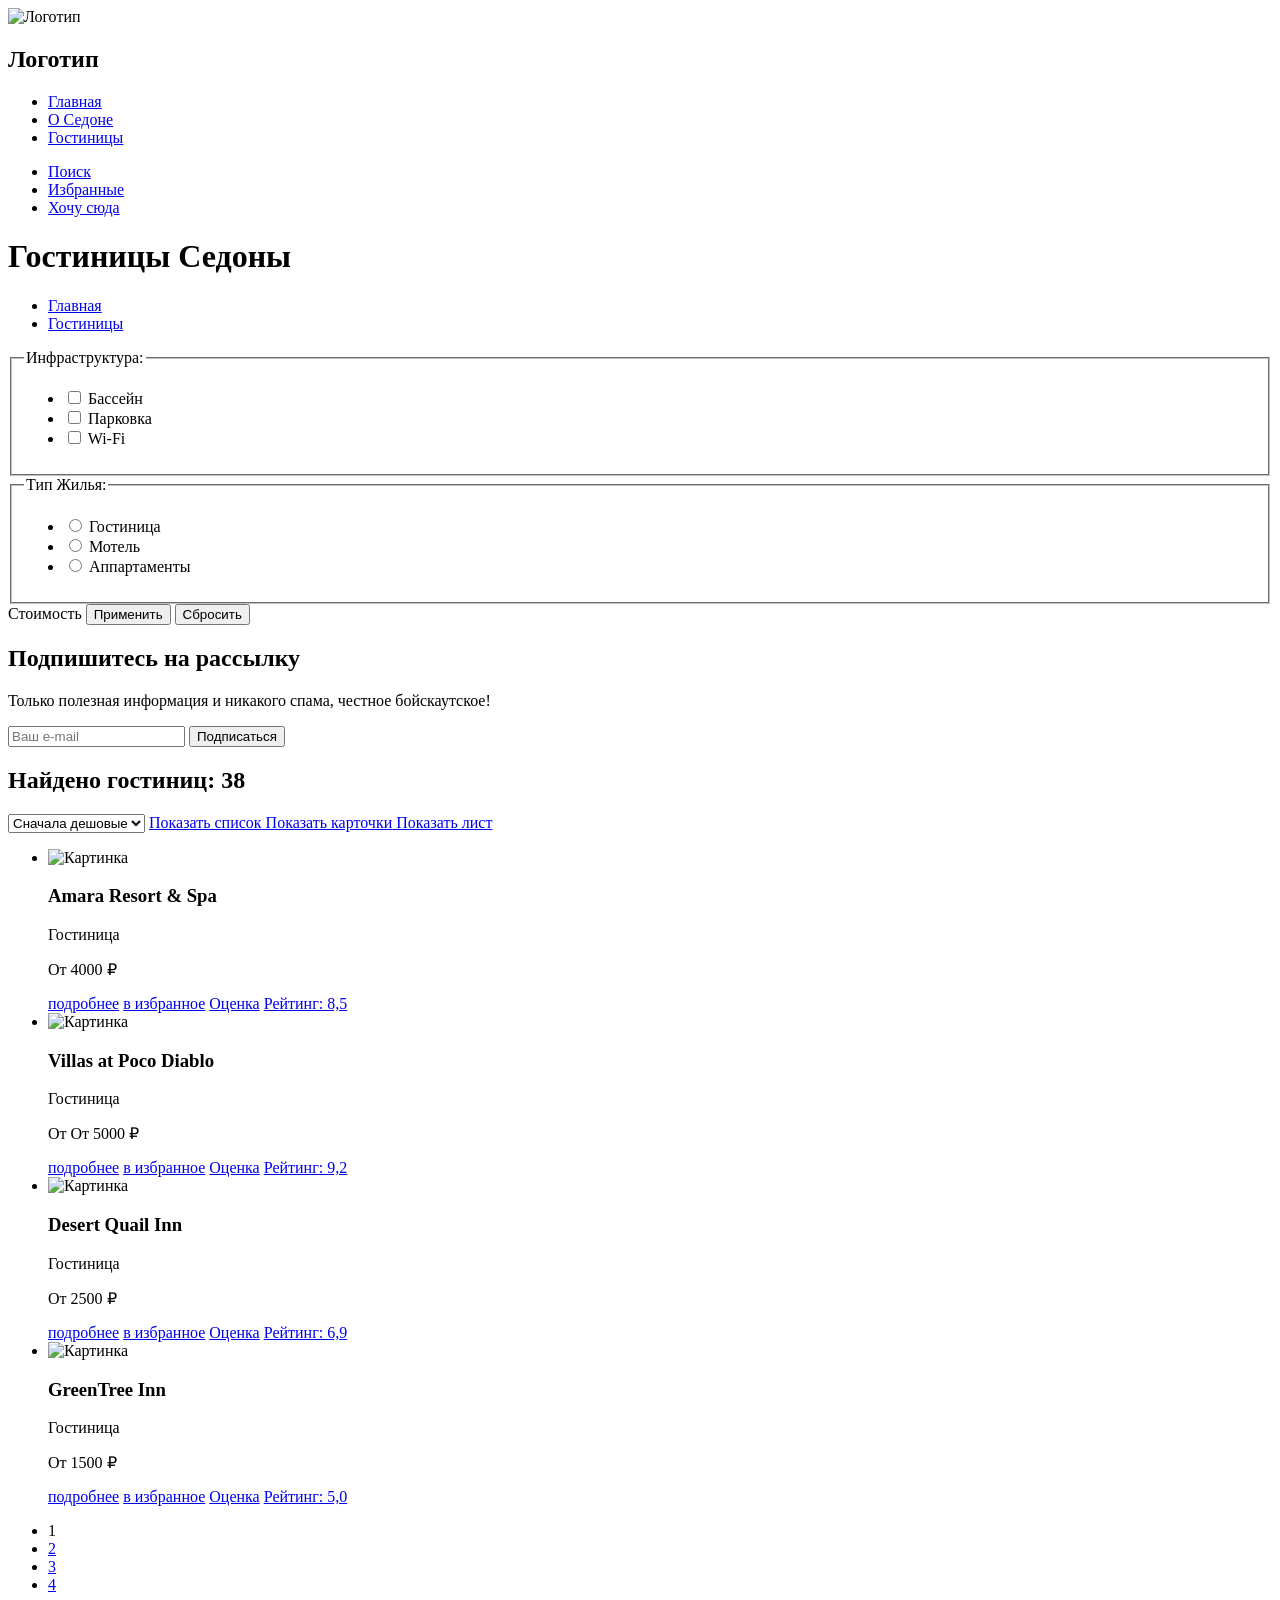
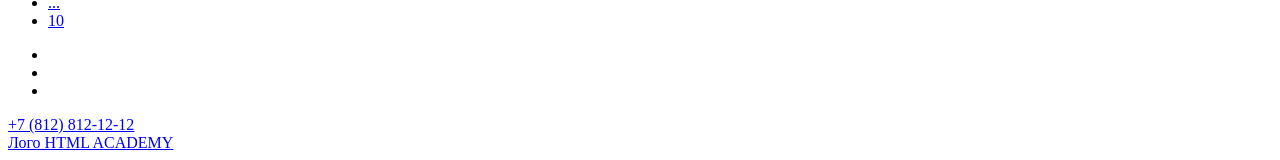
==== catalog.html @ 2556ac62 "Add files via upload первый коммит" ====
<!DOCTYPE html>
<html lang="en">
<head>
  <meta charset="UTF-8">
  <meta name="viewport" content="width=device-width, initial-scale=1.0">
  <title>Document</title>
</head>
<body>
    <header class="main-header">
      <section class="Logo">
        <a>
          <img src="#" alt="Логотип">
          <h2 class="visually-hidden">Логотип</h2>
        </a>
      </section>

      <nav class="navigation">
        <ul class="navigation-list">
          <li class="navigation-item">
            <a class="navigation-link" href="#">
              Главная
            </a>
          </li>
          <li class="navigation-item">
            <a class="navigation-link" href="#">
              О Седоне
            </a>
          </li>
          <li class="navigation-item">
            <a class="navigation-link" href="#">Гостиницы</a>
          </li>
        </ul>
      </nav>

      <section class="User-action">
        <ul class="User-list">
          <li class="user-item">
            <a class="user-link" href="#">
              <span class="visually-hidden">Поиск</span>
            </a>
          </li>
          <li class="user-item">
            <a class="user-link" href="#">
              <span class="visually-hidden">Избранные</span>
            </a>
          </li>
          <li class="user-item">
            <a class="user-link button" href="#">
              Хочу сюда
            </a>
          </li>
        </ul>
      </section>
    </header>

    <main class="main-catalog">
      <h1 class="main-catalog-title">Гостиницы Седоны</h1>
      <ul class="breadcrumbs">
        <li class="breadcrumbs-item">
          <a class="breadcrumbs-link" href="#">Главная</a>
        </li>
        <li class="breadcrumbs-item">
          <a class="breadcrumbs-link" href="#">Гостиницы</a>
        </li>
      </ul>
      <form class="catalog-filter" action="https://echo.htmlacademy.ru/" method="post">
        <fieldset class="catalog-filter-group">
          <legend class="catalog-filter-title">Инфраструктура:</legend>
          <ul class="catalog-filter-list">
            <li class="catalog-filter-item">
              <label class="control">
                <input class="control-input" type="checkbox" name="pool" id="pool">
                Бассейн
              </label>
            </li>
            <li class="catalog-filter-item">
              <label class="control">
                <input class="control-input" type="checkbox" name="parking" id="parking">
                Парковка
              </label>
            </li>
            <li class="catalog-filter-item">
              <label class="control">
                <input class="control-input" type="checkbox" name="Wifi" id="wifi">
                Wi-Fi
              </label>
            </li>
          </ul>
        </fieldset>

        <fieldset class="catalog-filter-group">
          <legend class="catalog-filter-title">Тип Жилья:</legend>
          <ul class="catalog-filter-list">
            <li class="catalog-filter-item">
              <label class="control">
                <input class="control-input" type="radio" name="product-group" id="hotel" value="hotel">
                Гостиница
              </label>
            </li>
            <li class="catalog-filter-item">
              <label class="control">
                <input class="control-input" type="radio" name="product-group" id="motel" value="motel">
                Мотель
              </label>
            </li>
            <li class="catalog-filter-item">
              <label class="control">
                <input class="control-input" type="radio" name="product-group" id="apartments" value="apartments">
                Аппартаменты
              </label>
            </li>
          </ul>
        </fieldset>
        <label>Стоимость</label>
        <input class="catalog-btn button" type="button" value="Применить">
        <input class="catalog-reset button" type="reset" value="Сбросить">
      </form>

      <section class="subscribe">
        <h2 class="subscribe-title">Подпишитесь на рассылку</h2>
        <p class="subscribe-text">
          Только полезная информация и никакого спама, честное бойскаутское!
        </p>
        <form action="https://echo.htmlacademy.ru/" method="post">
          <input class="subscribe-email" type="email" placeholder="Ваш e-mail" pattern=".+@example\.com">
          <input class="subscribe-button button" type="button" value="Подписаться">
        </form>
      </section>

      <section class="catalog">
        <h2 class="catalog-title">Найдено гостиниц: 38</h2>
        <select class="select-control" aria-label="Сортировка">
          <option value="cheap">Сначала дешовые</option>
          <option value="dear">Сначала дорогие</option>
          <option value="popular">Популярные</option>
        </select>
        <a  class="catalog-btn" href="#">
          <span class="visually-hidden">Показать список</span>
        </a>
        <a  class="catalog-btn" href="#">
          <span class="visually-hidden">Показать карточки</span>
        </a>
        <a  class="catalog-btn" href="#">
          <span class="visually-hidden">Показать лист</span>
        </a>
      </section>

      <ul class="product-list">
        <li class="product-card">
          <img class="product-card-image" src="#" alt="Картинка">
          <h3 class="product-card-title">Amara Resort & Spa</h3>
          <p class="product-card-text">Гостиница</p>
          <p class="product-price">От 4000 ₽</p>
          <a class="product-btn-grey button" href="#">подробнее</a>
          <a class="product-btn-blue button" href="#">в избранное</a>
          <a class="product-grade" href="№">Оценка</a>
          <a class="product-btn-wht button" href="#">Рейтинг: 8,5</a>
        </li>

        <li class="product-card">
          <img class="product-card-image" src="#" alt="Картинка">
          <h3 class="product-card-title">Villas at Poco Diablo</h3>
          <p class="product-card-text">Гостиница</p>
          <p class="product-price">От От 5000 ₽</p>
          <a class="product-btn-grey button" href="#">подробнее</a>
          <a class="product-btn-blue button product-checked" href="#">в избранное</a>
          <a class="product-grade" href="№">Оценка</a>
          <a class="product-btn-wht button" href="#">Рейтинг: 9,2</a>
        </li>

        <li class="product-card">
          <img class="product-card-image" src="#" alt="Картинка">
          <h3 class="product-card-title">Desert Quail Inn</h3>
          <p class="product-card-text">Гостиница</p>
          <p class="product-price">От 2500 ₽</p>
          <a class="product-btn-grey button" href="#">подробнее</a>
          <a class="product-btn-blue button" href="#">в избранное</a>
          <a class="product-grade" href="№">Оценка</a>
          <a class="product-btn-wht button" href="#">Рейтинг: 6,9</a>
        </li>

        <li class="product-card">
          <img class="product-card-image" src="#" alt="Картинка">
          <h3 class="product-card-title">GreenTree Inn</h3>
          <p class="product-card-text">Гостиница</p>
          <p class="product-price">От 1500 ₽</p>
          <a class="product-btn-grey button" href="#">подробнее</a>
          <a class="product-btn-blue button" href="#">в избранное</a>
          <a class="product-grade" href="№">Оценка</a>
          <a class="product-btn-wht button" href="#">Рейтинг: 5,0</a>
        </li>
      </ul>
      <ul class="pagination">
        <li class="pagination-item">
          <a class="pagination-link pagination-current">1</a>
        </li>
        <li class="pagination-item">
          <a class="pagination-link" href="#">2</a>
        </li>
        <li class="pagination-item">
          <a class="pagination-link" href="#">3</a>
        </li>
        <li class="pagination-item">
          <a class="pagination-link" href="#">4</a>
        </li>
        <li class="pagination-item">
          <a class="pagination-link" href="#">...</a>
        </li>
        <li class="pagination-item">
          <a class="pagination-link" href="#">10</a>
        </li>
        </ul>
    </main>

    <footer class="footer-page">
      <section class="footer-social">
        <ul class="footer-social_list">
          <li class="footer-item">
            <a class="footer-link" href="#"></a>
          </li>
          <li class="footer-item">
            <a class="footer-link" href="#"></a>
          </li>
          <li class="footer-item">
            <a class="footer-link" href="#"></a>
          </li>
        </ul>
      </section>
      <section class="footer-tel">
        <a class="footer-link-tel" href="tel:+78128121212">+7 (812) 812-12-12</a>
      </section>
      <section class="partners">
        <a class="partners-logo" href="#">Лого HTML ACADEMY</a>
      </section>
    </footer>
</body>
</html>
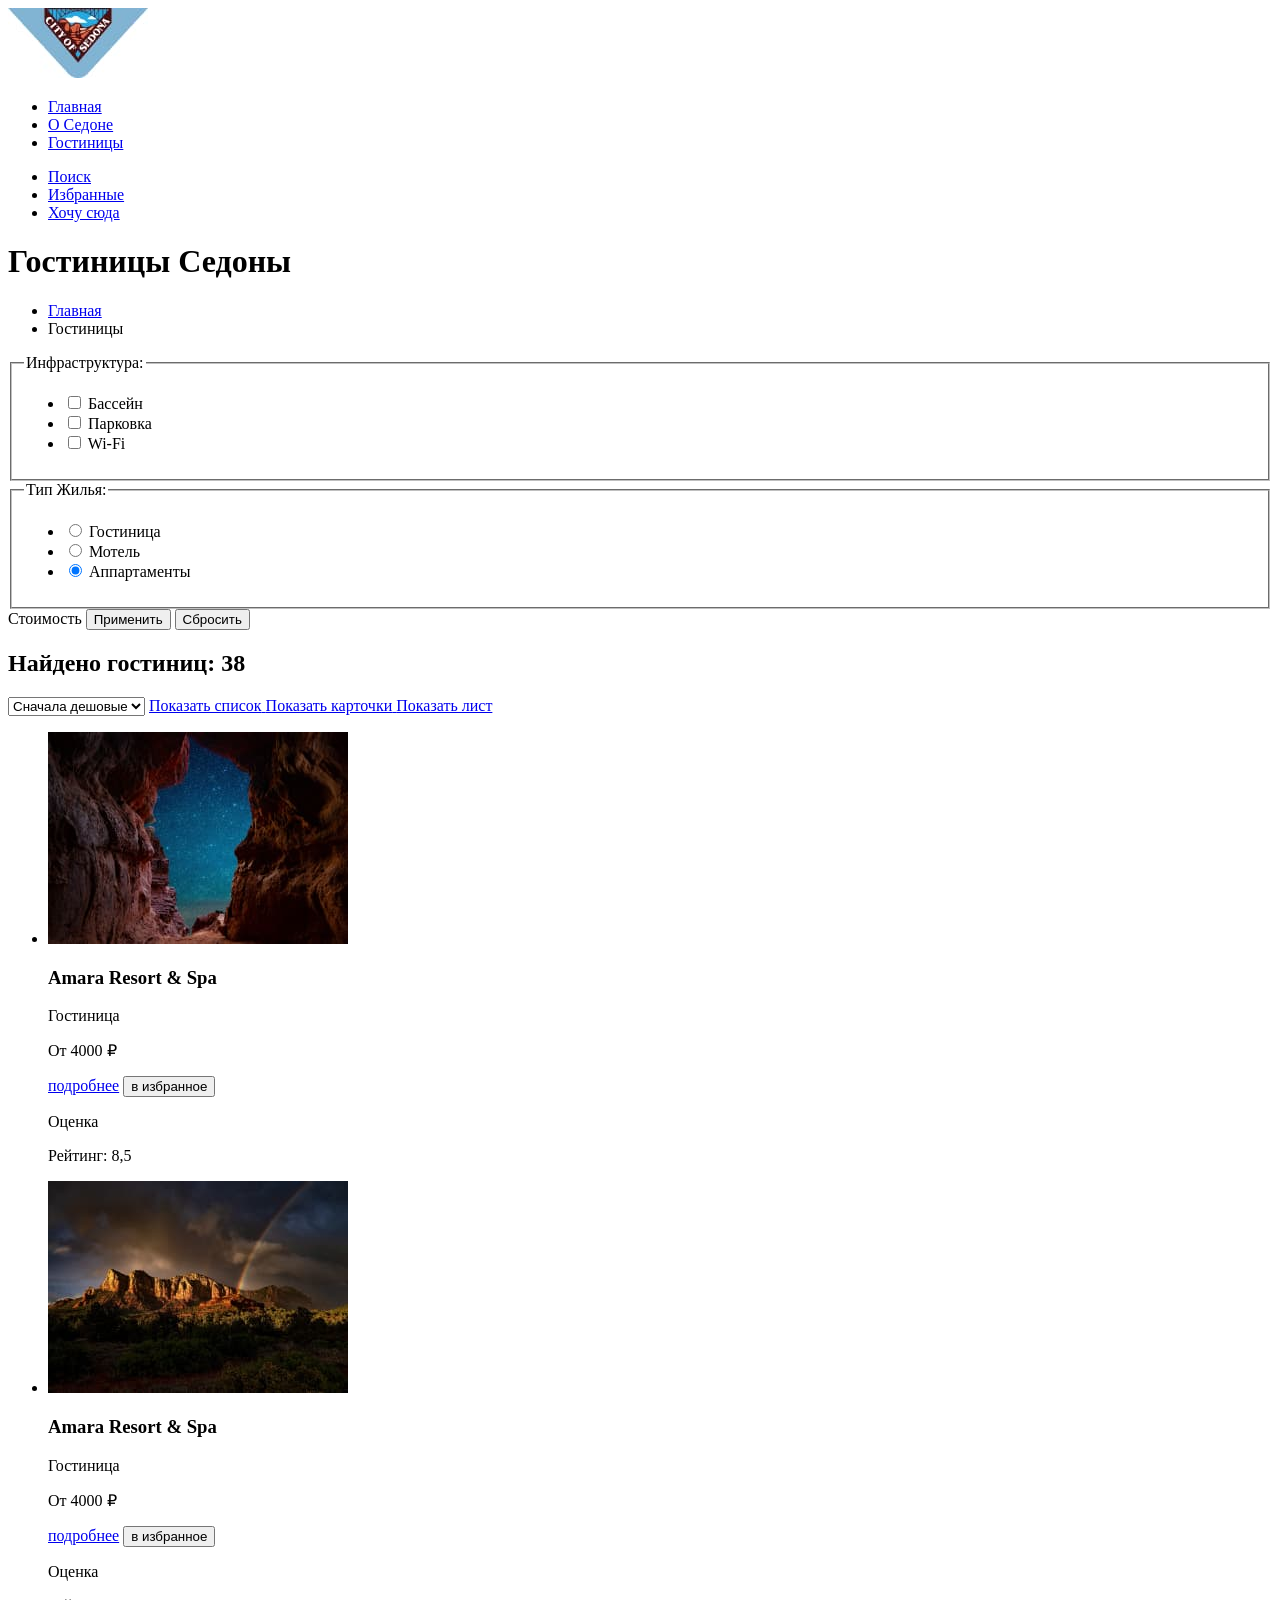
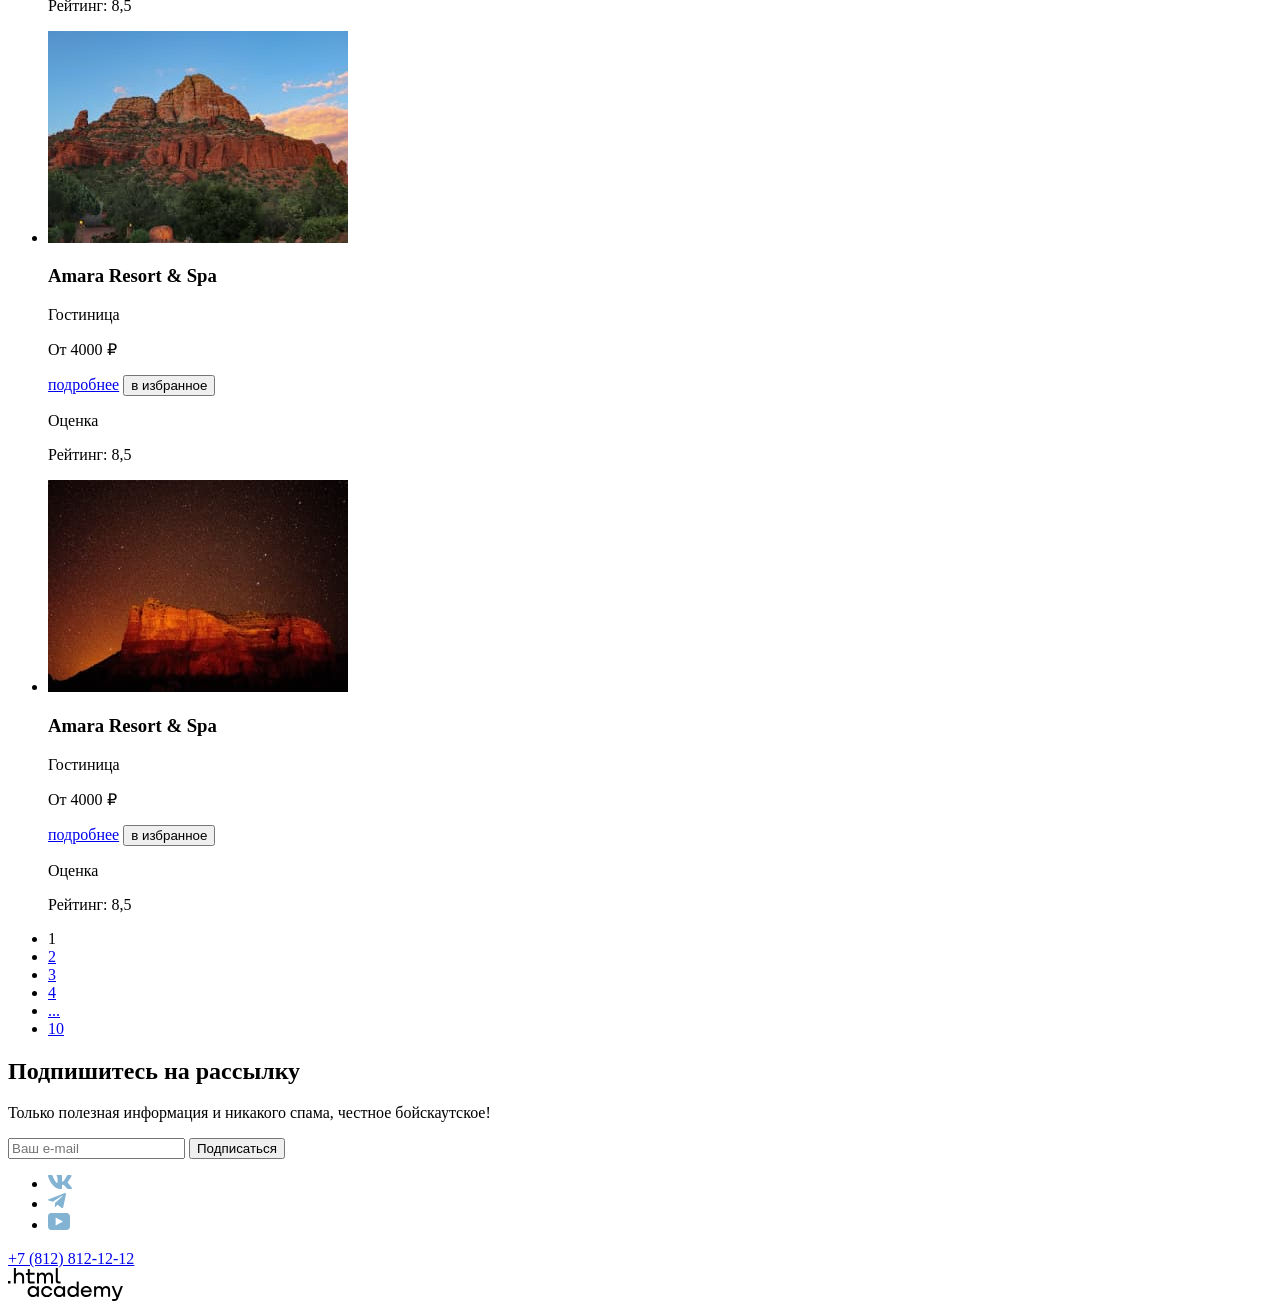
==== commit c7ae6dcf: "Добавление графики" ====
--- a/catalog.html
+++ b/catalog.html
@@ -7,17 +7,13 @@
 </head>
 <body>
     <header class="main-header">
-      <section class="Logo">
-        <a>
-          <img src="#" alt="Логотип">
-          <h2 class="visually-hidden">Логотип</h2>
-        </a>
-      </section>
-
       <nav class="navigation">
+        <a class="logo">
+          <img src="images/logo.jpg" alt="Лого">
+        </a>
         <ul class="navigation-list">
           <li class="navigation-item">
-            <a class="navigation-link" href="#">
+            <a class="navigation-link" href="index.html">
               Главная
             </a>
           </li>
@@ -27,13 +23,13 @@
             </a>
           </li>
           <li class="navigation-item">
-            <a class="navigation-link" href="#">Гостиницы</a>
+            <a class="navigation-link" href="catalog.html">Гостиницы</a>
           </li>
         </ul>
       </nav>
 
-      <section class="User-action">
-        <ul class="User-list">
+      <section class="user-action">
+        <ul class="user-list">
           <li class="user-item">
             <a class="user-link" href="#">
               <span class="visually-hidden">Поиск</span>
@@ -52,7 +48,6 @@
         </ul>
       </section>
     </header>
-
     <main class="main-catalog">
       <h1 class="main-catalog-title">Гостиницы Седоны</h1>
       <ul class="breadcrumbs">
@@ -60,7 +55,7 @@
           <a class="breadcrumbs-link" href="#">Главная</a>
         </li>
         <li class="breadcrumbs-item">
-          <a class="breadcrumbs-link" href="#">Гостиницы</a>
+          <a class="breadcrumbs-link">Гостиницы</a>
         </li>
       </ul>
       <form class="catalog-filter" action="https://echo.htmlacademy.ru/" method="post">
@@ -81,13 +76,12 @@
             </li>
             <li class="catalog-filter-item">
               <label class="control">
-                <input class="control-input" type="checkbox" name="Wifi" id="wifi">
+                <input class="control-input" type="checkbox" name="wifi" id="wifi">
                 Wi-Fi
               </label>
             </li>
           </ul>
         </fieldset>
-
         <fieldset class="catalog-filter-group">
           <legend class="catalog-filter-title">Тип Жилья:</legend>
           <ul class="catalog-filter-list">
@@ -105,27 +99,16 @@
             </li>
             <li class="catalog-filter-item">
               <label class="control">
-                <input class="control-input" type="radio" name="product-group" id="apartments" value="apartments">
+                <input class="control-input" type="radio" name="product-group" id="apartments" value="apartments" checked>
                 Аппартаменты
               </label>
             </li>
           </ul>
         </fieldset>
         <label>Стоимость</label>
-        <input class="catalog-btn button" type="button" value="Применить">
-        <input class="catalog-reset button" type="reset" value="Сбросить">
+        <button class="catalog-btn button" type="submit">Применить</button>
+        <button class="catalog-reset button" type="reset">Сбросить</button>
       </form>
-
-      <section class="subscribe">
-        <h2 class="subscribe-title">Подпишитесь на рассылку</h2>
-        <p class="subscribe-text">
-          Только полезная информация и никакого спама, честное бойскаутское!
-        </p>
-        <form action="https://echo.htmlacademy.ru/" method="post">
-          <input class="subscribe-email" type="email" placeholder="Ваш e-mail" pattern=".+@example\.com">
-          <input class="subscribe-button button" type="button" value="Подписаться">
-        </form>
-      </section>
 
       <section class="catalog">
         <h2 class="catalog-title">Найдено гостиниц: 38</h2>
@@ -147,47 +130,47 @@
 
       <ul class="product-list">
         <li class="product-card">
-          <img class="product-card-image" src="#" alt="Картинка">
-          <h3 class="product-card-title">Amara Resort & Spa</h3>
-          <p class="product-card-text">Гостиница</p>
-          <p class="product-price">От 4000 ₽</p>
-          <a class="product-btn-grey button" href="#">подробнее</a>
-          <a class="product-btn-blue button" href="#">в избранное</a>
-          <a class="product-grade" href="№">Оценка</a>
-          <a class="product-btn-wht button" href="#">Рейтинг: 8,5</a>
-        </li>
-
-        <li class="product-card">
-          <img class="product-card-image" src="#" alt="Картинка">
-          <h3 class="product-card-title">Villas at Poco Diablo</h3>
-          <p class="product-card-text">Гостиница</p>
-          <p class="product-price">От От 5000 ₽</p>
-          <a class="product-btn-grey button" href="#">подробнее</a>
-          <a class="product-btn-blue button product-checked" href="#">в избранное</a>
-          <a class="product-grade" href="№">Оценка</a>
-          <a class="product-btn-wht button" href="#">Рейтинг: 9,2</a>
-        </li>
-
-        <li class="product-card">
-          <img class="product-card-image" src="#" alt="Картинка">
-          <h3 class="product-card-title">Desert Quail Inn</h3>
-          <p class="product-card-text">Гостиница</p>
-          <p class="product-price">От 2500 ₽</p>
-          <a class="product-btn-grey button" href="#">подробнее</a>
-          <a class="product-btn-blue button" href="#">в избранное</a>
-          <a class="product-grade" href="№">Оценка</a>
-          <a class="product-btn-wht button" href="#">Рейтинг: 6,9</a>
-        </li>
-
-        <li class="product-card">
-          <img class="product-card-image" src="#" alt="Картинка">
-          <h3 class="product-card-title">GreenTree Inn</h3>
-          <p class="product-card-text">Гостиница</p>
-          <p class="product-price">От 1500 ₽</p>
-          <a class="product-btn-grey button" href="#">подробнее</a>
-          <a class="product-btn-blue button" href="#">в избранное</a>
-          <a class="product-grade" href="№">Оценка</a>
-          <a class="product-btn-wht button" href="#">Рейтинг: 5,0</a>
+          <img class="product-card-image" src="images/catalog/hotel-1.jpg" alt="Картинка">
+          <h3 class="product-card-title">Amara Resort & Spa</h3>
+          <p class="product-card-text">Гостиница</p>
+          <p class="product-price">От 4000 ₽</p>
+          <a class="product-btn-grey button" href="#">подробнее</a>
+          <button class="product-btn-blue button" href="#">в избранное</button>
+          <p class="product-grade" href="№">Оценка</p>
+          <p class="product-btn-wht button" href="#">Рейтинг: 8,5</p>
+        </li>
+
+         <li class="product-card">
+          <img class="product-card-image" src="images/catalog/hotel-2.jpg" alt="Картинка">
+          <h3 class="product-card-title">Amara Resort & Spa</h3>
+          <p class="product-card-text">Гостиница</p>
+          <p class="product-price">От 4000 ₽</p>
+          <a class="product-btn-grey button" href="#">подробнее</a>
+          <button class="product-btn-blue button" href="#">в избранное</button>
+          <p class="product-grade" href="№">Оценка</p>
+          <p class="product-btn-wht button" href="#">Рейтинг: 8,5</p>
+        </li>
+
+         <li class="product-card">
+          <img class="product-card-image" src="images/catalog/hotel-3.jpg" alt="Картинка">
+          <h3 class="product-card-title">Amara Resort & Spa</h3>
+          <p class="product-card-text">Гостиница</p>
+          <p class="product-price">От 4000 ₽</p>
+          <a class="product-btn-grey button" href="#">подробнее</a>
+          <button class="product-btn-blue button" href="#">в избранное</button>
+          <p class="product-grade" href="№">Оценка</p>
+          <p class="product-btn-wht button" href="#">Рейтинг: 8,5</p>
+        </li>
+
+         <li class="product-card">
+          <img class="product-card-image" src="images/catalog/hotel-4.jpg" alt="Картинка">
+          <h3 class="product-card-title">Amara Resort & Spa</h3>
+          <p class="product-card-text">Гостиница</p>
+          <p class="product-price">От 4000 ₽</p>
+          <a class="product-btn-grey button" href="#">подробнее</a>
+          <button class="product-btn-blue button" href="#">в избранное</button>
+          <p class="product-grade" href="№">Оценка</p>
+          <p class="product-btn-wht button" href="#">Рейтинг: 8,5</p>
         </li>
       </ul>
       <ul class="pagination">
@@ -210,19 +193,35 @@
           <a class="pagination-link" href="#">10</a>
         </li>
         </ul>
+      <section class="subscribe">
+        <h2 class="subscribe-title">Подпишитесь на рассылку</h2>
+        <p class="subscribe-text">
+          Только полезная информация и никакого спама, честное бойскаутское!
+        </p>
+        <form action="https://echo.htmlacademy.ru/" method="post">
+          <input class="subscribe-email" type="email" placeholder="Ваш e-mail" pattern=".+@example\.com">
+          <button class="subscribe-button button" type="submit">Подписаться</button>
+        </form>
+      </section>
     </main>
 
     <footer class="footer-page">
       <section class="footer-social">
         <ul class="footer-social_list">
           <li class="footer-item">
-            <a class="footer-link" href="#"></a>
+            <a class="footer-link" href="#">
+              <img src="images/vk.svg" alt="vk">
+            </a>
           </li>
           <li class="footer-item">
-            <a class="footer-link" href="#"></a>
+            <a class="footer-link" href="#">
+              <img src="images/telegram.svg" alt="telegram">
+            </a>
           </li>
           <li class="footer-item">
-            <a class="footer-link" href="#"></a>
+            <a class="footer-link" href="#">
+              <img src="images/youtube.svg" alt="youtube">
+            </a>
           </li>
         </ul>
       </section>
@@ -230,7 +229,9 @@
         <a class="footer-link-tel" href="tel:+78128121212">+7 (812) 812-12-12</a>
       </section>
       <section class="partners">
-        <a class="partners-logo" href="#">Лого HTML ACADEMY</a>
+        <a class="partners-logo" href="#">
+          <img src="images/logo_htmlacademy.svg" alt="htmlacademy">
+        </a>
       </section>
     </footer>
 </body>
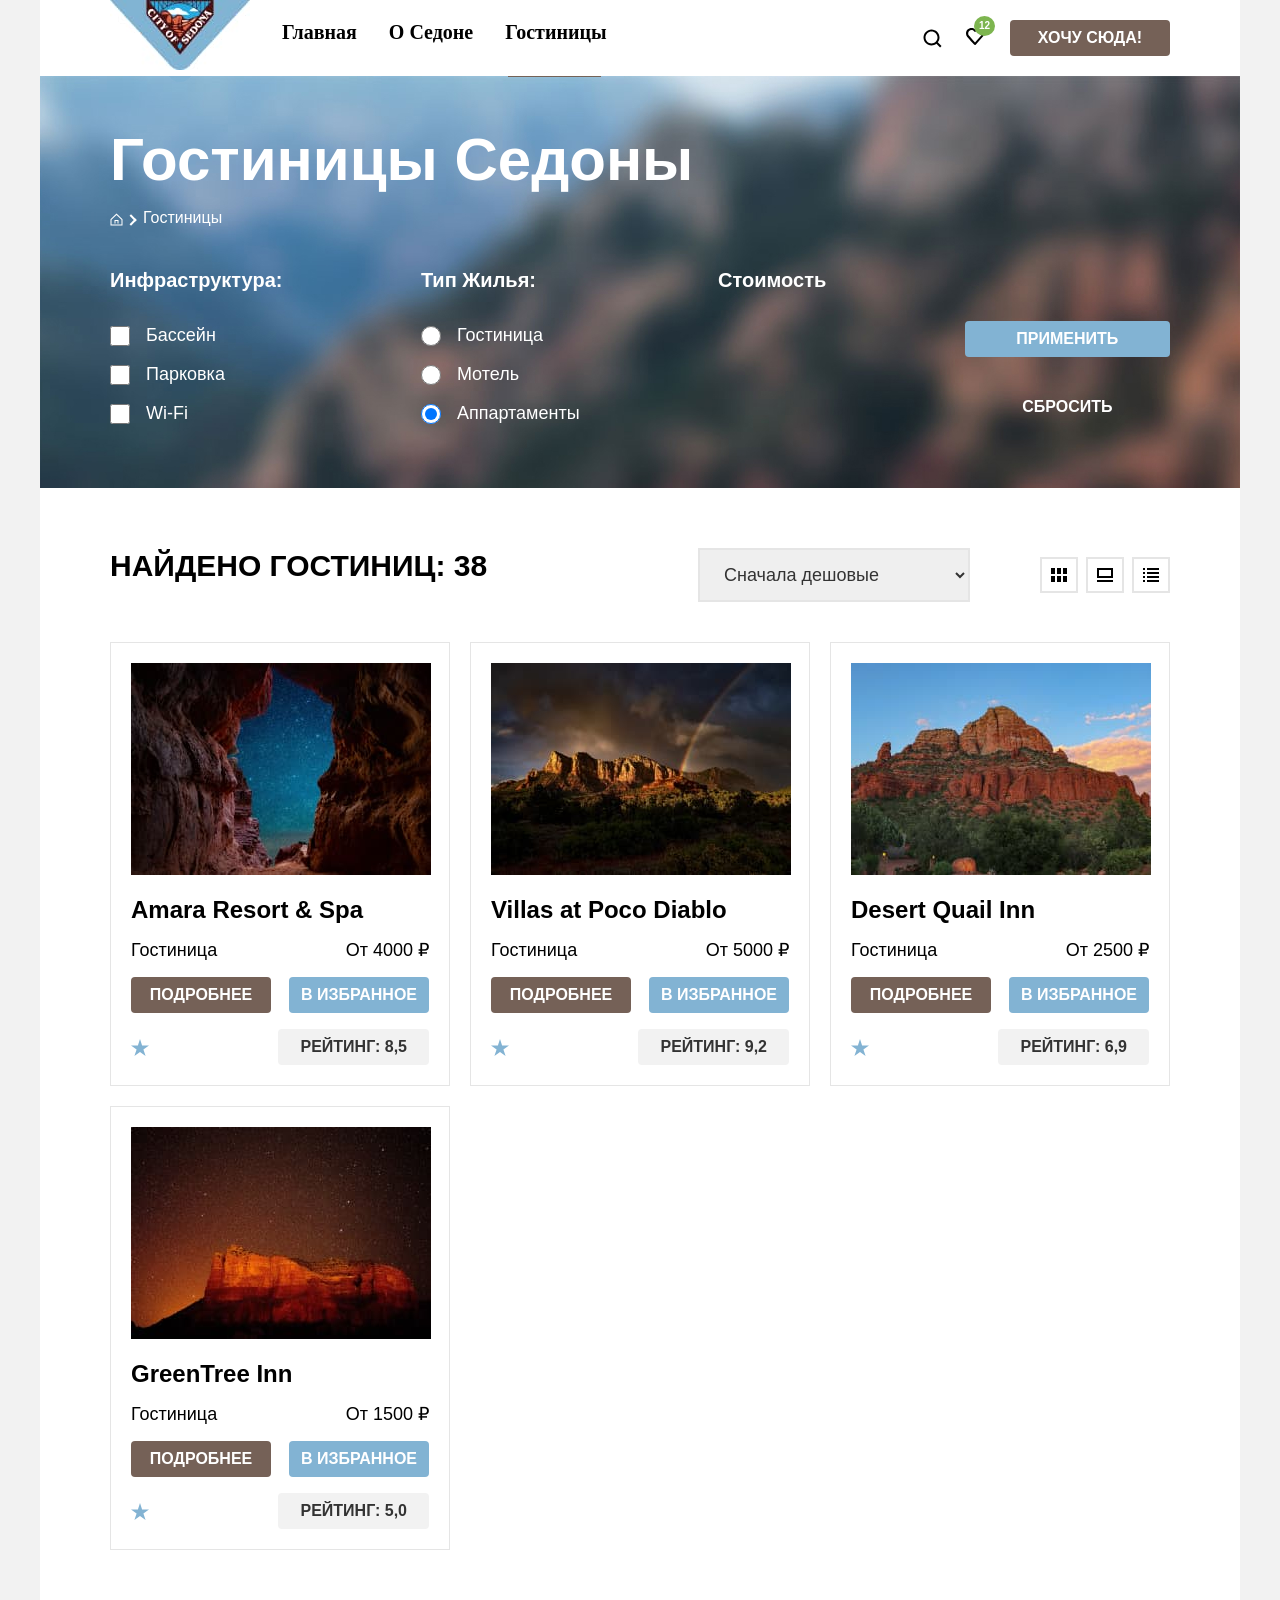
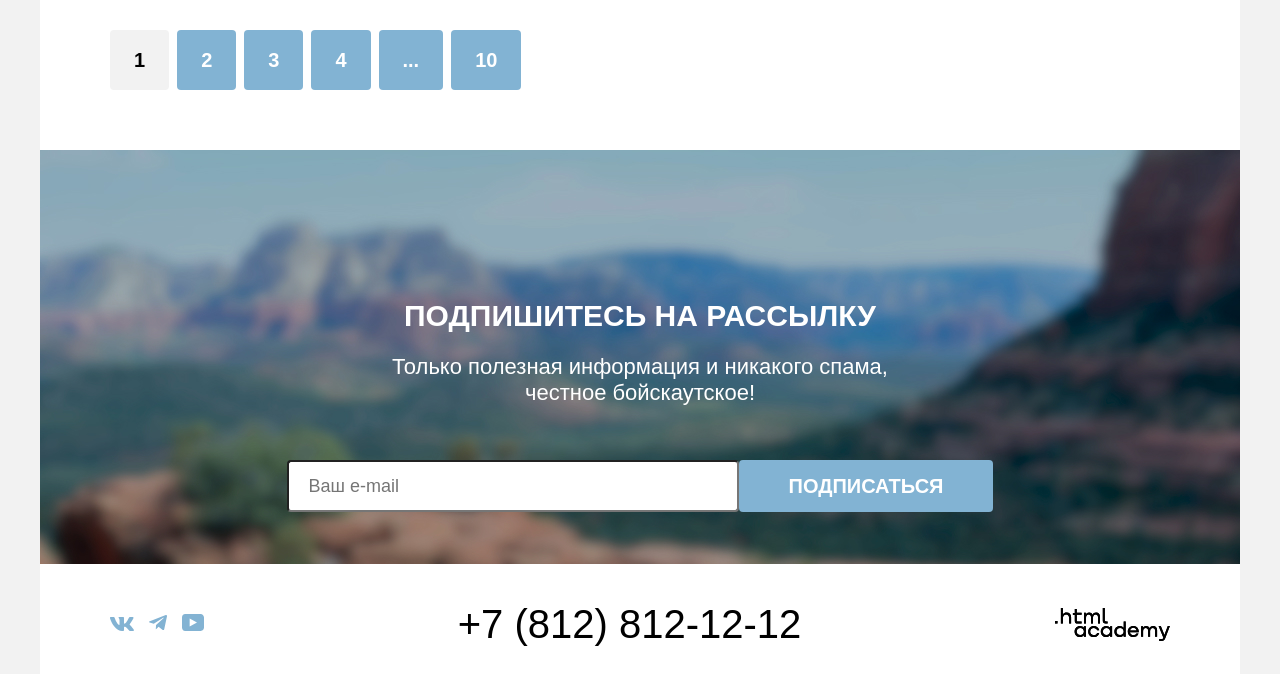
==== commit 189843ae: "дз" ====
--- a/catalog.html
+++ b/catalog.html
@@ -4,235 +4,268 @@
   <meta charset="UTF-8">
   <meta name="viewport" content="width=device-width, initial-scale=1.0">
   <title>Document</title>
+  <link rel="stylesheet" href="style/style.css">
 </head>
 <body>
-    <header class="main-header">
-      <nav class="navigation">
-        <a class="logo">
-          <img src="images/logo.jpg" alt="Лого">
-        </a>
-        <ul class="navigation-list">
-          <li class="navigation-item">
-            <a class="navigation-link" href="index.html">
-              Главная
-            </a>
-          </li>
-          <li class="navigation-item">
-            <a class="navigation-link" href="#">
-              О Седоне
-            </a>
-          </li>
-          <li class="navigation-item">
-            <a class="navigation-link" href="catalog.html">Гостиницы</a>
+  <div class="wrapper">
+      <header class="main-header">
+        <nav class="navigation">
+          <ul class="navigation-list">
+            <li class="navigation-item">
+              <a href="index.html" class="logo">
+                  <img src="images/logo.jpg" alt="Лого" width="140" height="70">
+              </a>
+            </li>
+            <li class="navigation-item">
+              <a class="navigation-link" href="index.html">
+                Главная
+              </a>
+            </li>
+            <li class="navigation-item">
+              <a class="navigation-link" href="#">
+                О Седоне
+              </a>
+            </li>
+            <li class="navigation-item">
+              <a class="navigation-link" href="catalog.html">Гостиницы</a>
+            </li>
+          </ul>
+        </nav>
+
+        <section class="user-action">
+          <ul class="user-list">
+            <li class="user-item">
+              <a class="user-link user-search" href="#">
+                <span class="visually-hidden">Поиск</span>
+              </a>
+            </li>
+            <li class="user-item">
+              <a class="user-link favorit" href="#">
+                <span class="visually-hidden">Избранные</span>
+              </a>
+            </li>
+            <li class="user-item">
+              <a class="user-link button" href="#">
+                Хочу сюда!
+              </a>
+            </li>
+          </ul>
+        </section>
+      </header>
+      <main class="main">
+        <div class="main-catalog">
+          <h1 class="main-catalog-title">Гостиницы Седоны</h1>
+          <ul class="breadcrumbs">
+            <li class="breadcrumbs-item">
+              <a class="breadcrumbs-link" href="index.html"></a>
+            </li>
+            <li class="breadcrumbs-item">
+              <a class="breadcrumbs-link">Гостиницы</a>
+            </li>
+          </ul>
+          <form class="catalog-filter" action="https://echo.htmlacademy.ru/" method="post">
+            <fieldset class="catalog-filter-group">
+              <legend class="catalog-filter-title">Инфраструктура:</legend>
+              <ul class="catalog-filter-list">
+                <li class="catalog-filter-item">
+                  <label class="control">
+                    <input class="control-input" type="checkbox" name="pool" id="pool">
+                    <span class="control-title">Бассейн</span>
+                  </label>
+                </li>
+                <li class="catalog-filter-item">
+                  <label class="control">
+                    <input class="control-input" type="checkbox" name="parking" id="parking">
+                    <span class="control-title">Парковка</span>
+                  </label>
+                </li>
+                <li class="catalog-filter-item">
+                  <label class="control">
+                    <input class="control-input" type="checkbox" name="wifi" id="wifi">
+                    <span class="control-title">Wi-Fi</span>
+                  </label>
+                </li>
+              </ul>
+            </fieldset>
+            <fieldset class="catalog-filter-group">
+              <legend class="catalog-filter-title">Тип Жилья:</legend>
+              <ul class="catalog-filter-list">
+                <li class="catalog-filter-item">
+                  <label class="control">
+                    <input class="control-input" type="radio" name="product-group" id="hotel" value="hotel">
+                    <span class="control-title">Гостиница</span>
+                  </label>
+                </li>
+                <li class="catalog-filter-item">
+                  <label class="control">
+                    <input class="control-input" type="radio" name="product-group" id="motel" value="motel">
+                    <span class="control-title">Мотель</span>
+                  </label>
+                </li>
+                <li class="catalog-filter-item">
+                  <label class="control">
+                    <input class="control-input" type="radio" name="product-group" id="apartments" value="apartments" checked>
+                    <span class="control-title">Аппартаменты</span>
+                  </label>
+                </li>
+              </ul>
+            </fieldset>
+            <label class="catalog-filter-title">Стоимость</label>
+            <div class="catalog-buttons">
+              <button class="catalog-btn button" type="submit">Применить</button>
+              <button class="catalog-reset button" type="reset">Сбросить</button>
+            </div>
+          </form>
+        </div>
+        <section class="filter">
+            <h2 class="filter-title">Найдено гостиниц: 38</h2>
+            <div class="filter-buttons">
+              <select class="select-control" aria-label="Сортировка">
+                <option value="cheap">Сначала дешовые</option>
+                <option value="dear">Сначала дорогие</option>
+                <option value="popular">Популярные</option>
+              </select>
+              <a  class="filter-button filter-button-list" href="#">
+                <span class="visually-hidden">Показать список</span>
+              </a>
+              <a  class="filter-button filter-button-card" href="#">
+                <span class="visually-hidden">Показать карточки</span>
+              </a>
+              <a  class="filter-button filter-button-card-sheet" href="#">
+                <span class="visually-hidden">Показать лист</span>
+              </a>
+            </div>
+        </section>
+        <ul class="product-list">
+          <li class="product-card">
+            <img class="product-card-image" src="images/catalog/hotel-1.jpg" alt="Картинка">
+            <h3 class="product-card-title">Amara Resort & Spa</h3>
+            <div class="product-column">
+              <p class="product-card-text">Гостиница</p>
+              <p class="product-price">От 4000 ₽</p>
+            </div>
+            <div class="product-column">
+              <a class="product-btn-grey button" href="#">подробнее</a>
+              <button class="product-btn-blue button" href="#">в избранное</button>
+            </div>
+             <div class="product-column">
+              <p class="product-grade"></p>
+              <p class="product-btn-wht button" href="#">Рейтинг: 8,5</p>
+             </div>
+          </li>
+
+          <li class="product-card">
+            <img class="product-card-image" src="images/catalog/hotel-2.jpg" alt="Картинка">
+            <h3 class="product-card-title">Villas at Poco Diablo</h3>
+            <div class="product-column">
+               <p class="product-card-text">Гостиница</p>
+                <p class="product-price">От 5000 ₽</p>
+            </div>
+           <div class="product-column">
+             <a class="product-btn-grey button" href="#">подробнее</a>
+              <button class="product-btn-blue button" href="#">в избранное</button>
+           </div>
+           <div class="product-column">
+            <p class="product-grade"></p>
+            <p class="product-btn-wht button" href="#">Рейтинг: 9,2</p>
+           </div>
+          </li>
+
+          <li class="product-card">
+            <img class="product-card-image" src="images/catalog/hotel-3.jpg" alt="Картинка">
+            <h3 class="product-card-title">Desert Quail Inn</h3>
+            <div class="product-column">
+              <p class="product-card-text">Гостиница</p>
+              <p class="product-price">От 2500 ₽</p>
+            </div>
+            <div class="product-column">
+              <a class="product-btn-grey button" href="#">подробнее</a>
+              <button class="product-btn-blue button" href="#">в избранное</button>
+            </div>
+            <div class="product-column">
+              <p class="product-grade"></p>
+              <p class="product-btn-wht button" href="#">Рейтинг: 6,9</p>
+            </div>
+          </li>
+
+          <li class="product-card">
+            <img class="product-card-image" src="images/catalog/hotel-4.jpg" alt="Картинка">
+            <h3 class="product-card-title">GreenTree Inn</h3>
+            <div class="product-column">
+              <p class="product-card-text">Гостиница</p>
+              <p class="product-price">От 1500 ₽</p>
+            </div>
+            <div class="product-column">
+               <a class="product-btn-grey button" href="#">подробнее</a>
+              <button class="product-btn-blue button" href="#">в избранное</button>
+            </div>
+            <div class="product-column">
+              <p class="product-grade"></p>
+              <p class="product-btn-wht button" href="#">Рейтинг: 5,0</p>
+            </div>
           </li>
         </ul>
-      </nav>
-
-      <section class="user-action">
-        <ul class="user-list">
-          <li class="user-item">
-            <a class="user-link" href="#">
-              <span class="visually-hidden">Поиск</span>
-            </a>
-          </li>
-          <li class="user-item">
-            <a class="user-link" href="#">
-              <span class="visually-hidden">Избранные</span>
-            </a>
-          </li>
-          <li class="user-item">
-            <a class="user-link button" href="#">
-              Хочу сюда
-            </a>
-          </li>
-        </ul>
-      </section>
-    </header>
-    <main class="main-catalog">
-      <h1 class="main-catalog-title">Гостиницы Седоны</h1>
-      <ul class="breadcrumbs">
-        <li class="breadcrumbs-item">
-          <a class="breadcrumbs-link" href="#">Главная</a>
-        </li>
-        <li class="breadcrumbs-item">
-          <a class="breadcrumbs-link">Гостиницы</a>
-        </li>
-      </ul>
-      <form class="catalog-filter" action="https://echo.htmlacademy.ru/" method="post">
-        <fieldset class="catalog-filter-group">
-          <legend class="catalog-filter-title">Инфраструктура:</legend>
-          <ul class="catalog-filter-list">
-            <li class="catalog-filter-item">
-              <label class="control">
-                <input class="control-input" type="checkbox" name="pool" id="pool">
-                Бассейн
-              </label>
-            </li>
-            <li class="catalog-filter-item">
-              <label class="control">
-                <input class="control-input" type="checkbox" name="parking" id="parking">
-                Парковка
-              </label>
-            </li>
-            <li class="catalog-filter-item">
-              <label class="control">
-                <input class="control-input" type="checkbox" name="wifi" id="wifi">
-                Wi-Fi
-              </label>
-            </li>
-          </ul>
-        </fieldset>
-        <fieldset class="catalog-filter-group">
-          <legend class="catalog-filter-title">Тип Жилья:</legend>
-          <ul class="catalog-filter-list">
-            <li class="catalog-filter-item">
-              <label class="control">
-                <input class="control-input" type="radio" name="product-group" id="hotel" value="hotel">
-                Гостиница
-              </label>
-            </li>
-            <li class="catalog-filter-item">
-              <label class="control">
-                <input class="control-input" type="radio" name="product-group" id="motel" value="motel">
-                Мотель
-              </label>
-            </li>
-            <li class="catalog-filter-item">
-              <label class="control">
-                <input class="control-input" type="radio" name="product-group" id="apartments" value="apartments" checked>
-                Аппартаменты
-              </label>
-            </li>
-          </ul>
-        </fieldset>
-        <label>Стоимость</label>
-        <button class="catalog-btn button" type="submit">Применить</button>
-        <button class="catalog-reset button" type="reset">Сбросить</button>
-      </form>
-
-      <section class="catalog">
-        <h2 class="catalog-title">Найдено гостиниц: 38</h2>
-        <select class="select-control" aria-label="Сортировка">
-          <option value="cheap">Сначала дешовые</option>
-          <option value="dear">Сначала дорогие</option>
-          <option value="popular">Популярные</option>
-        </select>
-        <a  class="catalog-btn" href="#">
-          <span class="visually-hidden">Показать список</span>
-        </a>
-        <a  class="catalog-btn" href="#">
-          <span class="visually-hidden">Показать карточки</span>
-        </a>
-        <a  class="catalog-btn" href="#">
-          <span class="visually-hidden">Показать лист</span>
-        </a>
-      </section>
-
-      <ul class="product-list">
-        <li class="product-card">
-          <img class="product-card-image" src="images/catalog/hotel-1.jpg" alt="Картинка">
-          <h3 class="product-card-title">Amara Resort & Spa</h3>
-          <p class="product-card-text">Гостиница</p>
-          <p class="product-price">От 4000 ₽</p>
-          <a class="product-btn-grey button" href="#">подробнее</a>
-          <button class="product-btn-blue button" href="#">в избранное</button>
-          <p class="product-grade" href="№">Оценка</p>
-          <p class="product-btn-wht button" href="#">Рейтинг: 8,5</p>
-        </li>
-
-         <li class="product-card">
-          <img class="product-card-image" src="images/catalog/hotel-2.jpg" alt="Картинка">
-          <h3 class="product-card-title">Amara Resort & Spa</h3>
-          <p class="product-card-text">Гостиница</p>
-          <p class="product-price">От 4000 ₽</p>
-          <a class="product-btn-grey button" href="#">подробнее</a>
-          <button class="product-btn-blue button" href="#">в избранное</button>
-          <p class="product-grade" href="№">Оценка</p>
-          <p class="product-btn-wht button" href="#">Рейтинг: 8,5</p>
-        </li>
-
-         <li class="product-card">
-          <img class="product-card-image" src="images/catalog/hotel-3.jpg" alt="Картинка">
-          <h3 class="product-card-title">Amara Resort & Spa</h3>
-          <p class="product-card-text">Гостиница</p>
-          <p class="product-price">От 4000 ₽</p>
-          <a class="product-btn-grey button" href="#">подробнее</a>
-          <button class="product-btn-blue button" href="#">в избранное</button>
-          <p class="product-grade" href="№">Оценка</p>
-          <p class="product-btn-wht button" href="#">Рейтинг: 8,5</p>
-        </li>
-
-         <li class="product-card">
-          <img class="product-card-image" src="images/catalog/hotel-4.jpg" alt="Картинка">
-          <h3 class="product-card-title">Amara Resort & Spa</h3>
-          <p class="product-card-text">Гостиница</p>
-          <p class="product-price">От 4000 ₽</p>
-          <a class="product-btn-grey button" href="#">подробнее</a>
-          <button class="product-btn-blue button" href="#">в избранное</button>
-          <p class="product-grade" href="№">Оценка</p>
-          <p class="product-btn-wht button" href="#">Рейтинг: 8,5</p>
-        </li>
-      </ul>
-      <ul class="pagination">
-        <li class="pagination-item">
-          <a class="pagination-link pagination-current">1</a>
-        </li>
-        <li class="pagination-item">
-          <a class="pagination-link" href="#">2</a>
-        </li>
-        <li class="pagination-item">
-          <a class="pagination-link" href="#">3</a>
-        </li>
-        <li class="pagination-item">
-          <a class="pagination-link" href="#">4</a>
-        </li>
-        <li class="pagination-item">
-          <a class="pagination-link" href="#">...</a>
-        </li>
-        <li class="pagination-item">
-          <a class="pagination-link" href="#">10</a>
-        </li>
-        </ul>
-      <section class="subscribe">
-        <h2 class="subscribe-title">Подпишитесь на рассылку</h2>
-        <p class="subscribe-text">
-          Только полезная информация и никакого спама, честное бойскаутское!
-        </p>
-        <form action="https://echo.htmlacademy.ru/" method="post">
-          <input class="subscribe-email" type="email" placeholder="Ваш e-mail" pattern=".+@example\.com">
-          <button class="subscribe-button button" type="submit">Подписаться</button>
-        </form>
-      </section>
-    </main>
-
-    <footer class="footer-page">
-      <section class="footer-social">
-        <ul class="footer-social_list">
-          <li class="footer-item">
-            <a class="footer-link" href="#">
-              <img src="images/vk.svg" alt="vk">
-            </a>
-          </li>
-          <li class="footer-item">
-            <a class="footer-link" href="#">
-              <img src="images/telegram.svg" alt="telegram">
-            </a>
-          </li>
-          <li class="footer-item">
-            <a class="footer-link" href="#">
-              <img src="images/youtube.svg" alt="youtube">
-            </a>
-          </li>
-        </ul>
-      </section>
-      <section class="footer-tel">
-        <a class="footer-link-tel" href="tel:+78128121212">+7 (812) 812-12-12</a>
-      </section>
-      <section class="partners">
-        <a class="partners-logo" href="#">
-          <img src="images/logo_htmlacademy.svg" alt="htmlacademy">
-        </a>
-      </section>
-    </footer>
+        <ul class="pagination">
+          <li class="pagination-item">
+            <a class="pagination-link pagination-current">1</a>
+          </li>
+          <li class="pagination-item">
+            <a class="pagination-link" href="#">2</a>
+          </li>
+          <li class="pagination-item">
+            <a class="pagination-link" href="#">3</a>
+          </li>
+          <li class="pagination-item">
+            <a class="pagination-link" href="#">4</a>
+          </li>
+          <li class="pagination-item">
+            <a class="pagination-link" href="#">...</a>
+          </li>
+          <li class="pagination-item">
+            <a class="pagination-link" href="#">10</a>
+          </li>
+          </ul>
+        <section class="subscribe">
+          <h2 class="subscribe-title">Подпишитесь на рассылку</h2>
+          <p class="subscribe-text">
+            Только полезная информация и никакого спама, честное бойскаутское!
+          </p>
+          <form class="subscribe-form" action="https://echo.htmlacademy.ru/" method="post">
+            <input class="subscribe-email" type="email" placeholder="Ваш e-mail">
+            <button class="subscribe-button button" type="submit">Подписаться</button>
+          </form>
+        </section>
+      </main>
+
+      <footer class="footer-page">
+        <section class="footer-social">
+          <ul class="footer-social_list">
+            <li class="footer-item">
+              <a class="footer-link" href="#">
+                <img src="images/vk.svg" alt="vk">
+              </a>
+            </li>
+            <li class="footer-item">
+              <a class="footer-link" href="#">
+                <img src="images/telegram.svg" alt="telegram">
+              </a>
+            </li>
+            <li class="footer-item">
+              <a class="footer-link" href="#">
+                <img src="images/youtube.svg" alt="youtube">
+              </a>
+            </li>
+          </ul>
+        </section>
+        <section class="footer-tel">
+          <a class="footer-link-tel" href="tel:+78128121212">+7 (812) 812-12-12</a>
+        </section>
+        <section class="partners">
+          <a class="partners-logo" href="#">
+            <img src="images/logo_htmlacademy.svg" alt="htmlacademy">
+          </a>
+        </section>
+      </footer>
+    </div>
 </body>
 </html>
--- a/style/style.css
+++ b/style/style.css
@@ -0,0 +1,706 @@
+@font-face {
+  font-family: "PT Sans";
+  font-style: normal;
+  font-weight: 400;
+  src: url("../fonts/pt-sans-regular.woff2") format("woff2");
+  font-display: swap;
+}
+
+@font-face {
+  font-family: "PT Sans";
+  font-style: normal;
+  font-weight: 700;
+  src: url("../fonts/pt-sans-bold.woff2") format("woff2");
+  font-display: swap;
+}
+
+* {
+  margin: 0;
+  padding: 0;
+  box-sizing: border-box;
+}
+
+
+body {
+  font-size:20px;
+  line-height: 24px;
+  font-family: "PT Sans", sans-serif;
+  color: #000000;
+  background-color: #F2F2F2;
+  width: 100%;
+}
+
+.wrapper {
+  width:1200px;
+  margin: 0 auto;
+  background-color: #ffffff;
+}
+
+a {
+  text-decoration: none;
+}
+
+ul {
+  list-style: none;
+}
+
+.visually-hidden {
+  display: none;
+}
+
+.button {
+  display: block;
+  padding-top: 8px;
+  padding-bottom: 8px;
+  background-color: #756157;
+  color: #ffffff;
+  text-align: center;
+  border-radius: 4px;
+  font-weight: 700;
+}
+
+.main-header {
+  display: flex;
+  justify-content: space-between;
+  padding: 0 70px;
+}
+
+.navigation-list {
+  display: flex;
+  justify-content: space-between;
+  gap:32px;
+}
+
+.navigation-link {
+  font-family: PT Sans;
+  font-weight: 700;
+  color:#000000;
+  text-align:center;
+  padding-top: 20px;
+  display: block;
+  width: 100%;
+  height: 100%;
+}
+
+.user-list {
+  display: flex;
+  gap:24px;
+  padding-top: 20px;
+  padding-bottom: 20px;
+  align-items: center;
+  position: relative;
+}
+
+.user-link {
+  font-weight: 700;
+  font-size: 16px;
+  line-height: 20px;
+  text-transform: uppercase;
+  width: 160px;
+}
+
+.user-search {
+  display: block;
+  width: 20px;
+  height: 20px;
+  background: url(../images/search.svg) no-repeat;
+}
+
+.favorit {
+  display: block;
+  width: 20px;
+  height: 20px;
+  background: url(../images/heart.svg) no-repeat;
+}
+
+.favorit::after {
+  content: '12';
+  position: absolute;
+  left:52px;
+  top:16px;
+  font-size: 10px;
+  line-height: 10px;
+  text-align: center;
+  background-color: #7DB54F;
+  border-radius: 50%;
+  padding: 5px;
+  color: #ffffff;
+}
+
+/* end header */
+
+.big-logo {
+  display: flex;
+  justify-content: center;
+  background: url(../images/background.jpg) no-repeat;
+  min-height: 485px;
+  padding-top: 51px;
+}
+
+.advantages {
+  padding-top: 70px;
+}
+
+.advantages-title {
+  max-width: 730px;
+  font-weight: 700;
+  font-size: 30px;
+  line-height: 36px;
+  text-transform: uppercase;
+  text-align: center;
+  margin: 0 auto;
+  margin-bottom: 25px;
+}
+
+.advantages-text {
+  text-align: center;
+  margin-bottom: 90px;
+}
+
+.advantages-list {
+  display: flex;
+  flex-wrap: wrap;
+}
+
+.advantages-item {
+  background-color: #83B3D31F;
+  min-height: 385px;
+  min-width: 400px;
+  display: flex;
+  flex-direction: column;
+  align-items: center;
+  justify-content: center;
+  gap:62px;
+}
+
+.advantages-item:first-child, .advantages-item:last-child {
+  background-color: #82B3D3;
+  color: #FFFFFF;
+}
+
+.advantages-item:nth-child(3) {
+  background-color: #83B3D333;
+}
+
+.advantages-item-title {
+  font-weight: 700;
+  font-size: 24px;
+  line-height: 28px;
+  text-align: center;
+  text-transform: uppercase;
+  max-width: 197px;
+}
+
+.advantages-item-text {
+  text-align: center;
+  max-width:254px;
+  font-size: 18px;
+  line-height: 21px;
+}
+
+.features-title {
+  font-weight: 700;
+  font-size: 30px;
+  line-height: 36px;
+  margin: 0 auto;
+  text-align: center;
+  text-transform: uppercase;
+  max-width: 568px;
+  padding-top: 64px;
+  margin-bottom: 20px;
+}
+
+.features-text {
+  font-size: 22px;
+  line-height: 26px;
+  text-align: center;
+  color:#333333;
+  margin-bottom: 64px;
+}
+
+.features-list {
+  display: flex;
+  text-align: center;
+  padding: 81px 0;
+}
+
+.features-item {
+  display: flex;
+  flex-direction: column;
+  align-items: center;
+  justify-content: center;
+  gap:30px;
+  padding-top: 81px;
+  padding-bottom: 81px;
+  width: 400px;
+}
+
+.features-item:first-child, .features-item:last-child  {
+  background-color: #83B3D31F;
+}
+
+.features-item-title {
+  font-weight: 700;
+  font-size: 24px;
+  line-height: 28px;
+  text-align: center;
+  text-transform: uppercase;
+}
+
+.features-item-text {
+  font-size: 18px;
+  line-height: 21px;
+  text-align: center;
+  max-width: 241px;
+}
+
+.hotel-search {
+  display: flex;
+  flex-direction: column;
+  align-items: center;
+  margin-bottom: 96px;
+}
+
+.hotel-search-title {
+  font-style: Bold;
+  font-size: 30px;
+  line-height: 36px;
+  text-transform: uppercase;
+  margin-bottom: 20px;
+}
+
+.hotel-search-text {
+  font-size: 22px;
+  line-height: 26px;
+  margin-bottom: 54px;
+  text-align: center;
+}
+
+.hotel-search-link {
+  font-style: Bold;
+  font-size: 20px;
+  line-height: 36px;
+  text-transform: uppercase;
+  min-width:376px;
+  border:0;
+  cursor: pointer;
+}
+
+.subscribe {
+  padding-top: 96px;
+  height: 414px;
+  background: url(../images/Subscribe.jpg) repeat;
+  display: flex;
+  flex-direction: column;
+  justify-content: center;
+  align-items: center;
+}
+
+.subscribe-title {
+  font-style: Bold;
+  font-size: 30px;
+  line-height: 36px;
+  text-transform: uppercase;
+  margin-bottom: 20px;
+  color:#FFFFFF;
+}
+
+.subscribe-text {
+  font-size: 22px;
+  line-height: 26px;
+  text-align: center;
+  color:#ffffff;
+  max-width: 500px;
+  margin-bottom: 54px;
+}
+
+.subscribe-form {
+  display: flex;
+  outline: none;
+}
+
+.subscribe-email {
+  min-width: 452px;
+  border-radius: 4px;
+  padding: 12px 20px;
+  font-size: 18px;
+  line-height: 24px;
+}
+
+.subscribe-email:focus {
+  outline: none;
+  box-shadow: none;
+}
+
+.subscribe-button {
+  font-style: Bold;
+  font-size: 20px;
+  line-height: 36px;
+  text-transform: uppercase;
+  background-color: #82B3D3;
+  color:#ffffff;
+  padding: 8px 50px;
+  border: none;
+}
+
+/* End main */
+
+
+.footer-page {
+  display: flex;
+  justify-content: space-between;
+  padding-top: 40px;
+  padding-bottom: 30px;
+  padding-left: 70px;
+  padding-right: 70px;
+  align-items: center;
+}
+
+.footer-social_list {
+  display: flex;
+  gap:15px;
+}
+
+.footer-link {
+  display: block;
+}
+
+.footer-vk {
+  background: url(../images/vk.svg) no-repeat;
+  width: 24px;
+  height: 14px;
+}
+
+.footer-tg {
+  background: url(../images/telegram.svg) no-repeat;
+  width: 18px;
+  height: 16px;
+}
+
+.footer-youtube {
+  background: url(../images/youtube.svg) no-repeat;
+  width: 22px;
+  height: 17px;
+}
+
+.footer-link-tel {
+  font-size: 40px;
+  line-height: 40px;
+  text-align: center;
+  text-transform: uppercase;
+  color:#000000
+}
+
+.partners-logo {
+  display: block;
+  background: url(../images/logo_htmlacademy.svg) no-repeat;
+  width: 115px;
+  height: 33px;
+}
+
+
+/* Catalog */
+
+.main-catalog {
+  background: url(../images/filter.jpg) no-repeat;
+  padding-top: 45px;
+  padding-bottom: 73px;
+  padding-left: 70px;
+  padding-right: 70px;
+}
+
+.main-catalog-title {
+  font-weight: 700;
+  font-size: 60px;
+  line-height: 78px;
+  color:white;
+  margin-bottom: 8px;
+}
+
+.breadcrumbs {
+  display: flex;
+  gap:20px;
+  position: relative;
+  align-items: end;
+  margin-bottom: 40px;
+}
+
+.breadcrumbs-item:first-child {
+  display: block;
+  width: 13px;
+  height: 15px;
+  background: url(../images/mini-home.svg) no-repeat;
+
+}
+
+.breadcrumbs-item:first-child::after {
+  content: "";
+  position: absolute;
+  top: 9px;
+  left: 9px;
+  display: inline-block;
+  margin: 0 8px;
+  border: solid #fff;
+  border-width: 0 2px 2px 0;
+  padding: 3px;
+  transform: rotate(-45deg);
+}
+
+.breadcrumbs-link {
+  font-size: 16px;
+  line-height: 21px;
+  color:#ffffff;
+  display: block;
+  width: 100%;
+  height: 100%;
+}
+
+.catalog-filter {
+  display: flex;
+  justify-content: space-between;
+}
+
+.catalog-filter-group {
+  border:none;
+}
+
+.catalog-filter-title {
+  font-weight: 700;
+  font-size: 20px;
+  line-height: 24px;
+  text-transform: capitalize;
+  color:#fff;
+  margin-bottom: 32px;
+}
+
+.catalog-filter-item {
+  font-size: 18px;
+  line-height: 23px;
+  color: #fff;
+  margin-bottom: 16px;
+}
+
+.catalog-filter-item:last-child {
+  margin-bottom: 0;
+}
+
+.control {
+  display: flex;
+  align-items: center;
+}
+
+.control-input {
+  width: 20px;
+  height: 20px;
+  border:none;
+  border-radius: 4px;
+}
+
+.control-title {
+  display: inline-block;
+  margin-left:16px;
+}
+
+.catalog-buttons {
+  display: flex;
+  flex-direction: column;
+  justify-content: end;
+}
+
+.catalog-btn {
+  font-weight: 700;
+  font-size: 16px;
+  line-height: 20px;
+  text-transform: uppercase;
+  background-color: #82B3D3;
+  padding-left: 50px;
+  padding-right: 50px;
+  margin-bottom: 32px;
+  outline: none;
+  border: none;
+}
+
+.catalog-reset {
+  font-weight: 700;
+  font-size: 16px;
+  line-height: 20px;
+  text-transform: uppercase;
+  background-color: transparent;
+  outline: none;
+  border:none;
+  padding-left: 57.5px;
+  padding-right: 57.5px;
+}
+
+
+.filter {
+  padding-top: 50px;
+  padding-bottom: 40px;
+  padding-left: 70px;
+  padding-right: 70px;
+  display: flex;
+  justify-content: space-between;
+}
+
+.filter-title {
+  font-weight: 700;
+  font-size: 30px;
+  line-height: 36px;
+  text-transform: uppercase;
+}
+
+.filter-buttons {
+  display: flex;
+  align-items: center;
+}
+
+.select-control {
+  border:2px solid #E5E5E5;
+  padding-left: 20px;
+  padding-top: 14px;
+  padding-bottom: 14px;
+  width:272px;
+  outline: none;
+  font-size: 18px;
+  line-height: 21px;
+  color:#333333;
+  margin-right: 70px  ;
+}
+
+.filter-button {
+  display: block;
+  width: 16px;
+  height: 14px;
+  padding:16px 17px;
+  border: 2px solid #E5E5E5;
+  margin-right: 8px;
+}
+
+.filter-button:last-child {
+  margin-right: 0;
+}
+
+.filter-button:active  {
+  border:2px solid black;
+}
+
+.filter-button-list {
+  background: url(../images/filter/filter-1.svg) no-repeat;
+  background-position: center;
+
+}
+
+.filter-button-card {
+  background: url(../images/filter/filter-2.svg) no-repeat;
+  background-position: center;
+}
+
+.filter-button-card-sheet {
+  background: url(../images/filter/filter-3.svg) no-repeat;
+  background-position: center;
+}
+
+.product-list {
+  display: flex;
+  padding-left: 70px;
+  padding-right: 70px;
+  flex-wrap: wrap;
+  gap:20px;
+}
+
+.product-card {
+  padding: 20px;
+  border: 1px solid #E5E5E5;
+  max-width:340px;
+}
+
+.product-card-title {
+  font-weight: 700;
+  font-size: 24px;
+  line-height: 28px;
+  margin: 16px 0;
+}
+
+.product-column {
+  display: flex;
+  justify-content: space-between;
+  margin-bottom: 16px;
+  align-items: center;
+}
+
+.product-column:last-child {
+  margin-bottom: 0;
+}
+
+.product-card-text, .product-price {
+  font-size: 18px;
+  line-height: 21px;
+}
+
+.product-btn-grey {
+  font-weight: 700;
+  font-size: 16px;
+  line-height: 20px;
+  text-transform: uppercase;
+  min-width:140px;
+}
+
+.product-btn-blue {
+  font-weight: 700;
+  font-size: 16px;
+  line-height: 20px;
+  text-align: center;
+  text-transform: uppercase;
+  background-color: #82B3D3;
+  border: none;
+  outline: none;
+  min-width:140px;
+}
+
+.product-grade {
+  background: url(../images/starr.svg) no-repeat;
+  width: 18px;
+  height: 17px;
+}
+
+.product-btn-wht {
+  font-size: 16px;
+  line-height: 20px;
+  letter-spacing: 0%;
+  text-transform: uppercase;
+  background-color: #F2F2F2;
+  color: #333333;
+  padding-left: 22px;
+  padding-right: 22px;
+  min-width: 140px;
+}
+
+.pagination {
+  display: flex;
+  gap:8px;
+  padding-top: 80px;
+  padding-bottom: 60px;
+  padding-right: 70px;
+  padding-left: 70px;
+}
+
+.pagination-link {
+  display: block;
+  font-weight: 700;
+  font-size: 20px;
+  line-height: 36px;
+  text-align: center;
+  text-transform: uppercase;
+  padding: 12px 24px;
+  background-color: #82B3D3;
+  border-radius: 4px;
+  color:white;
+}
+
+.pagination-current {
+  background-color: #F2F2F2;
+  color: #000000;
+}
+
+
+/* End Catalog */
